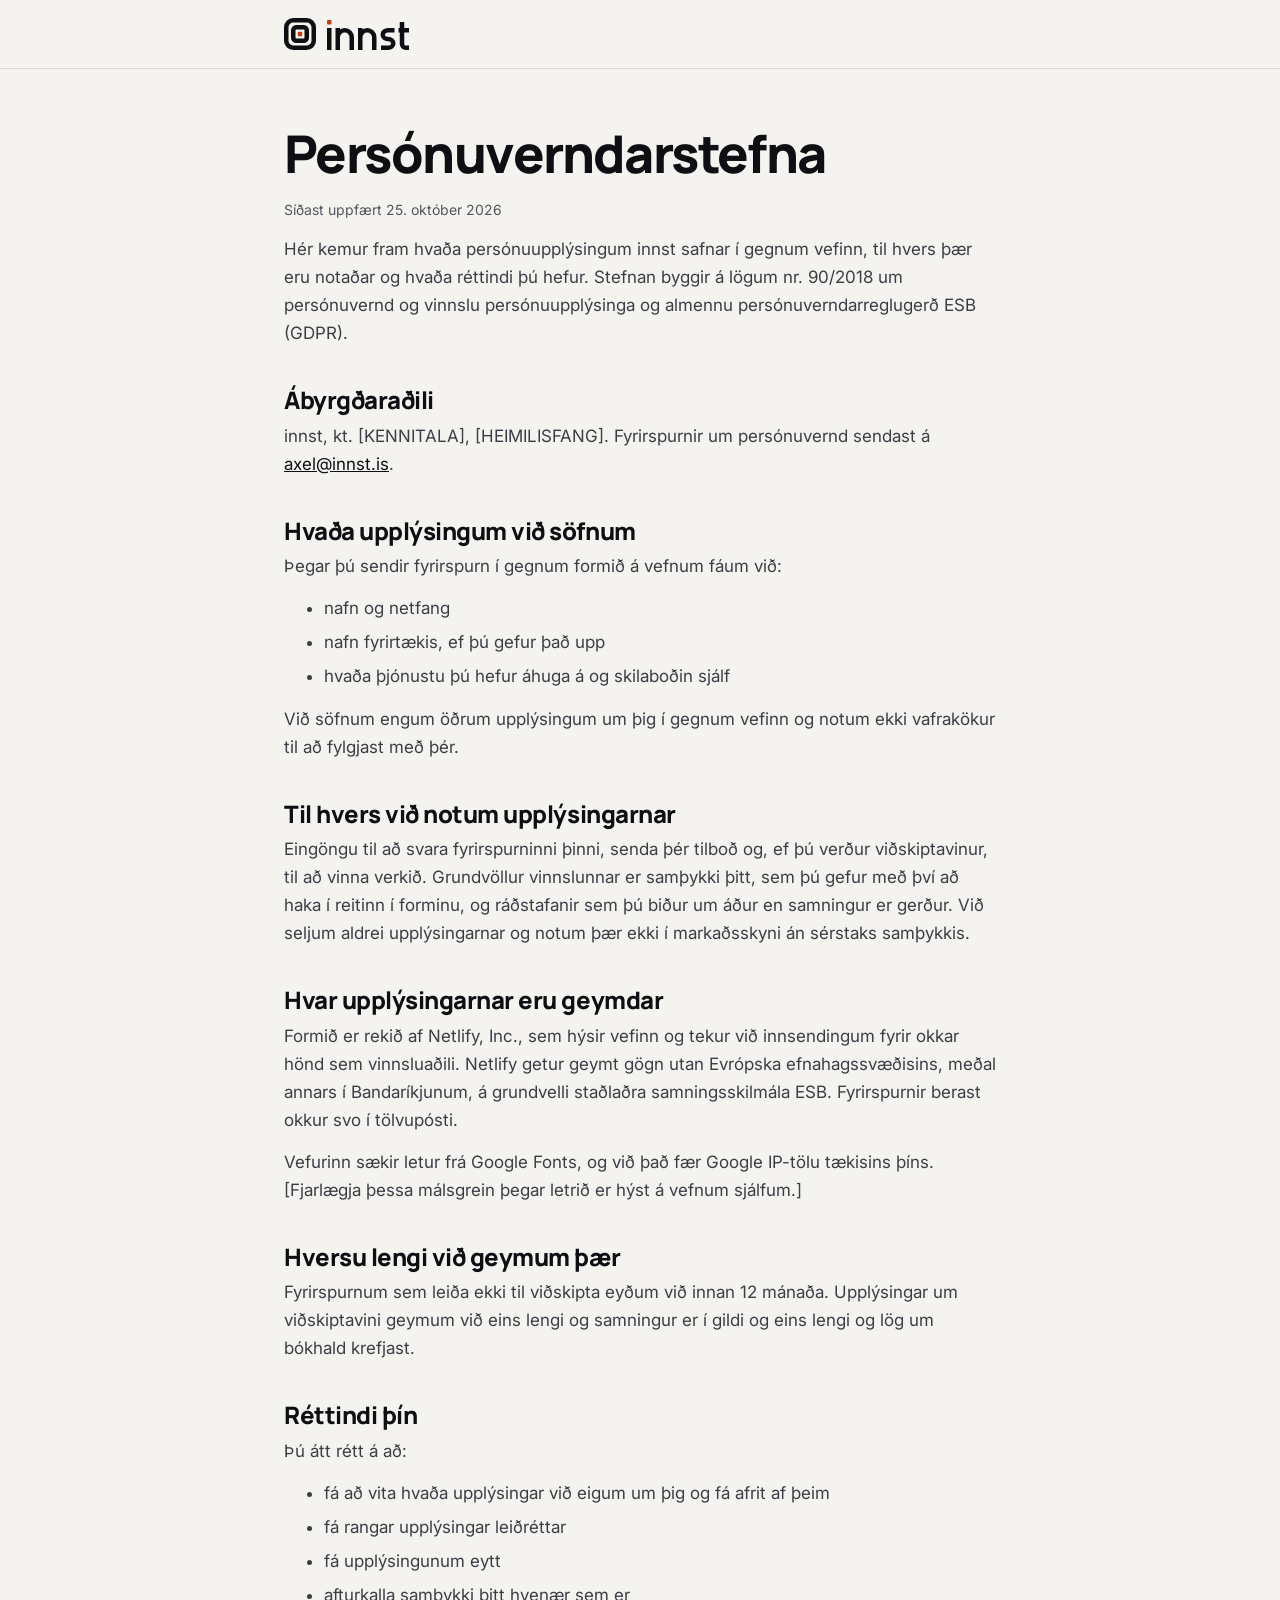
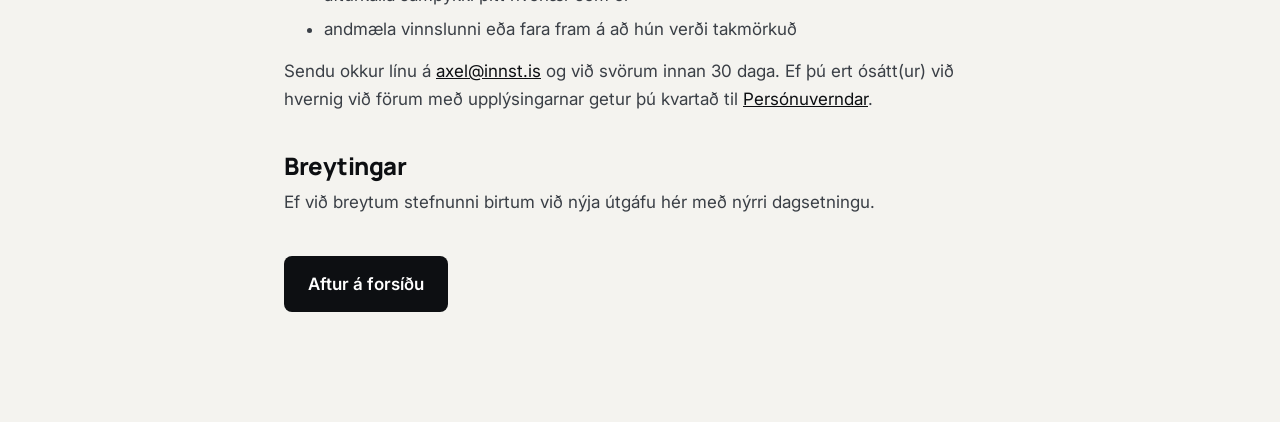
==== personuvernd.html @ e57081f4 "Virkt form, persónuvernd og leitarvélagrunnur - Hafðu-samband formið sendir nú í gegnum Netlify Form" ====
<!doctype html>
<html lang="is">
<head>
<meta charset="utf-8">
<meta name="viewport" content="width=device-width, initial-scale=1">
<title>Persónuverndarstefna — innst</title>
<meta name="description" content="Hvernig innst fer með persónuupplýsingar sem berast í gegnum vefinn.">
<link rel="canonical" href="https://innst.is/personuvernd.html">
<link rel="icon" href="favicon.svg" type="image/svg+xml">
<link rel="icon" href="favicon-32.png" sizes="32x32" type="image/png">
<link rel="apple-touch-icon" href="apple-touch-icon.png">
<link rel="preconnect" href="https://fonts.googleapis.com">
<link href="https://fonts.googleapis.com/css2?family=Manrope:wght@800&amp;family=Inter:wght@400;600&amp;display=swap" rel="stylesheet">
<link rel="stylesheet" href="assets/sidur.css">
</head>
<body>
<header class="top">
<a href="/" aria-label="innst, forsíða"><img src="assets/merki/innst-merki-lart.svg" alt="" width="125" height="32"></a>
</header>
<main class="wrap">
<h1>Persónuverndarstefna</h1>
<p class="meta">Síðast uppfært 25. október 2026</p>

<p>Hér kemur fram hvaða persónuupplýsingum innst safnar í gegnum vefinn, til hvers þær eru notaðar og hvaða réttindi þú hefur. Stefnan byggir á lögum nr. 90/2018 um persónuvernd og vinnslu persónuupplýsinga og almennu persónuverndarreglugerð ESB (GDPR).</p>

<h2>Ábyrgðaraðili</h2>
<p>innst, kt. [KENNITALA], [HEIMILISFANG]. Fyrirspurnir um persónuvernd sendast á <a href="mailto:axel@innst.is">axel@innst.is</a>.</p>

<h2>Hvaða upplýsingum við söfnum</h2>
<p>Þegar þú sendir fyrirspurn í gegnum formið á vefnum fáum við:</p>
<ul>
<li>nafn og netfang</li>
<li>nafn fyrirtækis, ef þú gefur það upp</li>
<li>hvaða þjónustu þú hefur áhuga á og skilaboðin sjálf</li>
</ul>
<p>Við söfnum engum öðrum upplýsingum um þig í gegnum vefinn og notum ekki vafrakökur til að fylgjast með þér.</p>

<h2>Til hvers við notum upplýsingarnar</h2>
<p>Eingöngu til að svara fyrirspurninni þinni, senda þér tilboð og, ef þú verður viðskiptavinur, til að vinna verkið. Grundvöllur vinnslunnar er samþykki þitt, sem þú gefur með því að haka í reitinn í forminu, og ráðstafanir sem þú biður um áður en samningur er gerður. Við seljum aldrei upplýsingarnar og notum þær ekki í markaðsskyni án sérstaks samþykkis.</p>

<h2>Hvar upplýsingarnar eru geymdar</h2>
<p>Formið er rekið af Netlify, Inc., sem hýsir vefinn og tekur við innsendingum fyrir okkar hönd sem vinnsluaðili. Netlify getur geymt gögn utan Evrópska efnahagssvæðisins, meðal annars í Bandaríkjunum, á grundvelli staðlaðra samningsskilmála ESB. Fyrirspurnir berast okkur svo í tölvupósti.</p>
<p>Vefurinn sækir letur frá Google Fonts, og við það fær Google IP-tölu tækisins þíns. [Fjarlægja þessa málsgrein þegar letrið er hýst á vefnum sjálfum.]</p>

<h2>Hversu lengi við geymum þær</h2>
<p>Fyrirspurnum sem leiða ekki til viðskipta eyðum við innan 12 mánaða. Upplýsingar um viðskiptavini geymum við eins lengi og samningur er í gildi og eins lengi og lög um bókhald krefjast.</p>

<h2>Réttindi þín</h2>
<p>Þú átt rétt á að:</p>
<ul>
<li>fá að vita hvaða upplýsingar við eigum um þig og fá afrit af þeim</li>
<li>fá rangar upplýsingar leiðréttar</li>
<li>fá upplýsingunum eytt</li>
<li>afturkalla samþykki þitt hvenær sem er</li>
<li>andmæla vinnslunni eða fara fram á að hún verði takmörkuð</li>
</ul>
<p>Sendu okkur línu á <a href="mailto:axel@innst.is">axel@innst.is</a> og við svörum innan 30 daga. Ef þú ert ósátt(ur) við hvernig við förum með upplýsingarnar getur þú kvartað til <a href="https://www.personuvernd.is">Persónuverndar</a>.</p>

<h2>Breytingar</h2>
<p>Ef við breytum stefnunni birtum við nýja útgáfu hér með nýrri dagsetningu.</p>

<p style="margin-top: 40px"><a class="button" href="/">Aftur á forsíðu</a></p>
</main>
</body>
</html>
---- assets/sidur.css ----
/* Shared styles for the simple subpages (persónuvernd, takk). */
:root {
  --ink: #0D0F12;
  --ink-soft: #3A3F46;
  --paper: #F4F3EF;
  --rule: #DCDAD3;
  --core: #C2410C;
}
* { box-sizing: border-box; }
body {
  margin: 0;
  background: var(--paper);
  color: var(--ink);
  font-family: Inter, system-ui, sans-serif;
  font-size: 17px;
  line-height: 1.65;
}
a { color: var(--ink); }
a:hover { color: var(--ink-soft); }
.top {
  border-bottom: 1px solid var(--rule);
}
.top a {
  display: flex;
  max-width: 760px;
  margin: 0 auto;
  padding: 18px 24px;
}
.wrap {
  max-width: 760px;
  margin: 0 auto;
  padding: 56px 24px 96px;
}
h1, h2 {
  font-family: Manrope, Inter, sans-serif;
  font-weight: 800;
  letter-spacing: -0.03em;
  line-height: 1.1;
}
h1 { font-size: clamp(34px, 5vw, 52px); margin: 0 0 16px; }
h2 { font-size: 24px; margin: 40px 0 8px; letter-spacing: -0.02em; }
p, ul { margin: 0 0 14px; color: var(--ink-soft); }
li { margin-bottom: 6px; }
.meta { font-size: 14px; color: #52575E; }
.button {
  display: inline-flex;
  align-items: center;
  min-height: 52px;
  padding: 14px 24px;
  border-radius: 8px;
  background: var(--ink);
  color: #FFFFFF;
  font-weight: 600;
  text-decoration: none;
}
.button:hover { color: #FFFFFF; background: #22262B; }
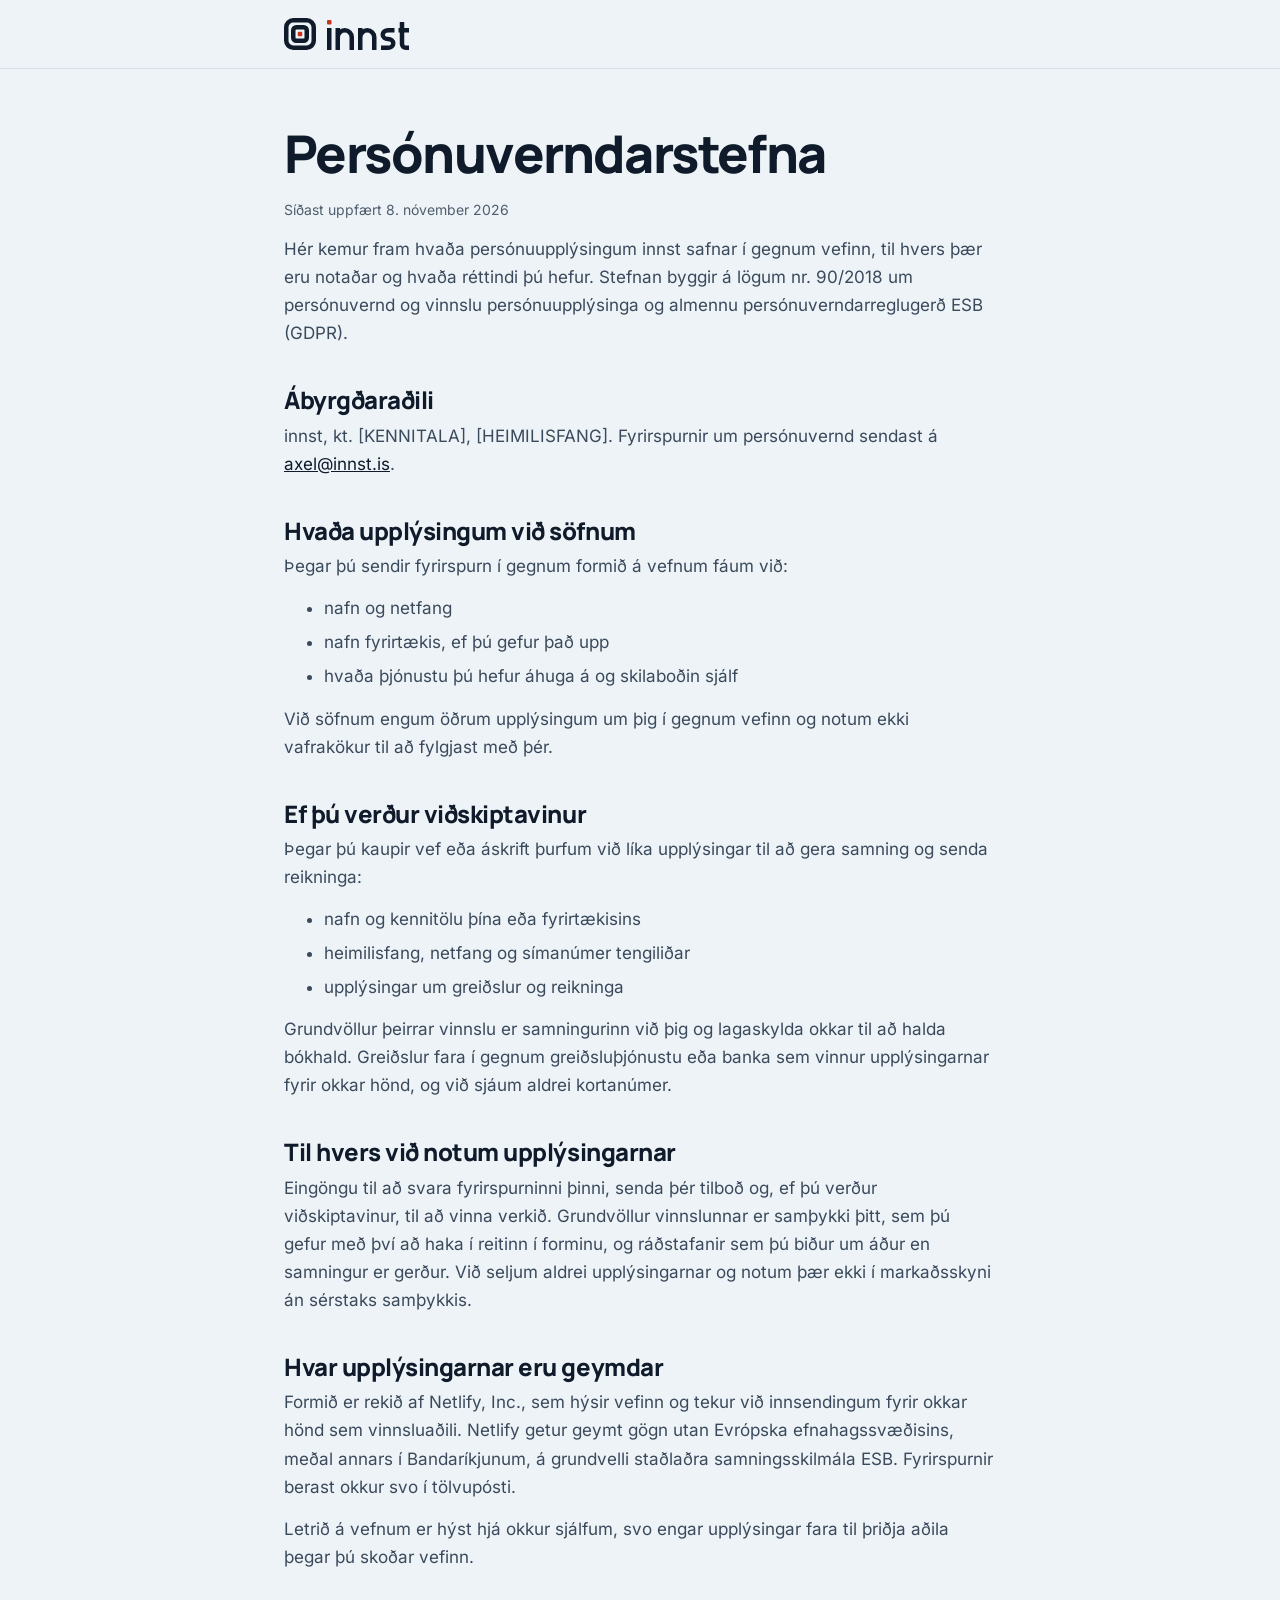
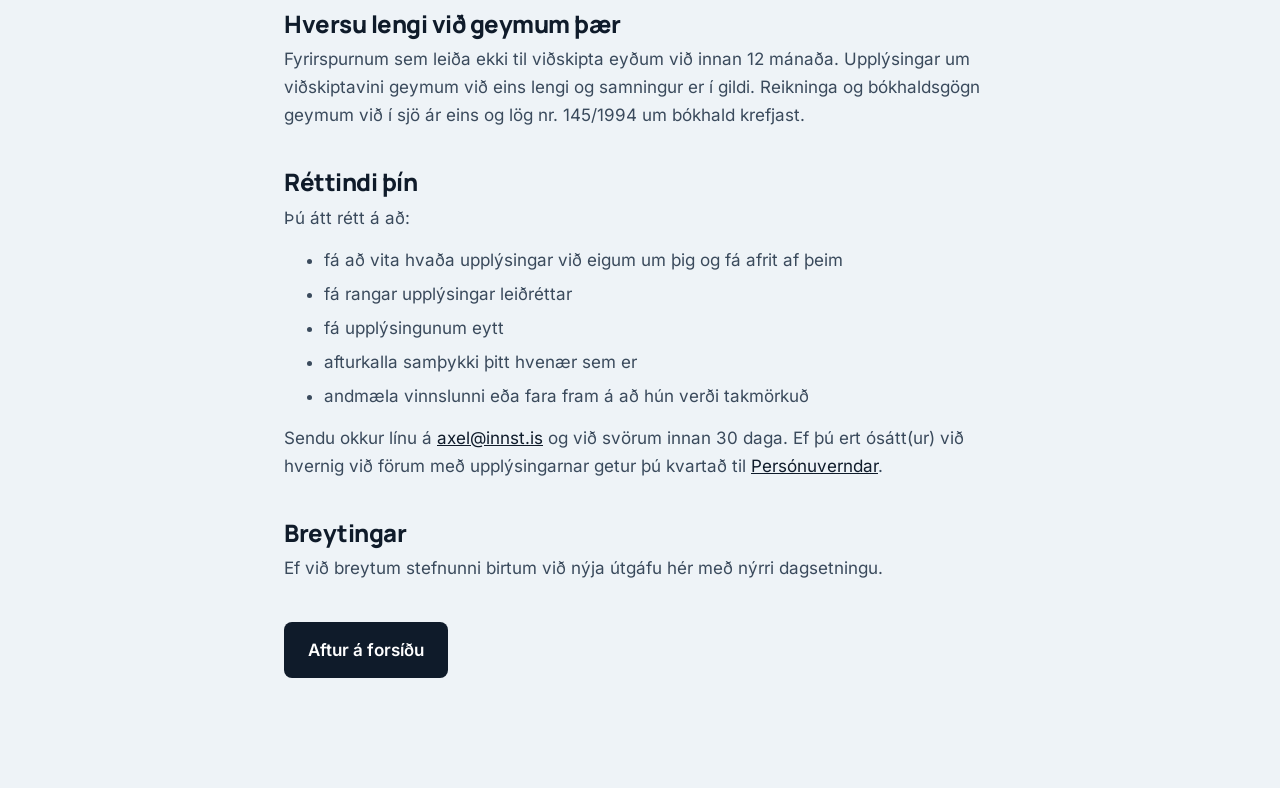
==== commit ea074d42: "Letur hýst á vefnum, skilmálar og lagfæringar fyrir opnun - Manrope og Inter hýst í assets/letur (að" ====
--- a/personuvernd.html
+++ b/personuvernd.html
@@ -9,8 +9,7 @@
 <link rel="icon" href="favicon.svg" type="image/svg+xml">
 <link rel="icon" href="favicon-32.png" sizes="32x32" type="image/png">
 <link rel="apple-touch-icon" href="apple-touch-icon.png">
-<link rel="preconnect" href="https://fonts.googleapis.com">
-<link href="https://fonts.googleapis.com/css2?family=Manrope:wght@800&amp;family=Inter:wght@400;600&amp;display=swap" rel="stylesheet">
+<link rel="stylesheet" href="assets/letur/letur.css">
 <link rel="stylesheet" href="assets/sidur.css">
 </head>
 <body>
@@ -19,7 +18,7 @@
 </header>
 <main class="wrap">
 <h1>Persónuverndarstefna</h1>
-<p class="meta">Síðast uppfært 25. október 2026</p>
+<p class="meta">Síðast uppfært 8. nóvember 2026</p>
 
 <p>Hér kemur fram hvaða persónuupplýsingum innst safnar í gegnum vefinn, til hvers þær eru notaðar og hvaða réttindi þú hefur. Stefnan byggir á lögum nr. 90/2018 um persónuvernd og vinnslu persónuupplýsinga og almennu persónuverndarreglugerð ESB (GDPR).</p>
 
@@ -35,15 +34,24 @@
 </ul>
 <p>Við söfnum engum öðrum upplýsingum um þig í gegnum vefinn og notum ekki vafrakökur til að fylgjast með þér.</p>
 
+<h2>Ef þú verður viðskiptavinur</h2>
+<p>Þegar þú kaupir vef eða áskrift þurfum við líka upplýsingar til að gera samning og senda reikninga:</p>
+<ul>
+<li>nafn og kennitölu þína eða fyrirtækisins</li>
+<li>heimilisfang, netfang og símanúmer tengiliðar</li>
+<li>upplýsingar um greiðslur og reikninga</li>
+</ul>
+<p>Grundvöllur þeirrar vinnslu er samningurinn við þig og lagaskylda okkar til að halda bókhald. Greiðslur fara í gegnum greiðsluþjónustu eða banka sem vinnur upplýsingarnar fyrir okkar hönd, og við sjáum aldrei kortanúmer.</p>
+
 <h2>Til hvers við notum upplýsingarnar</h2>
 <p>Eingöngu til að svara fyrirspurninni þinni, senda þér tilboð og, ef þú verður viðskiptavinur, til að vinna verkið. Grundvöllur vinnslunnar er samþykki þitt, sem þú gefur með því að haka í reitinn í forminu, og ráðstafanir sem þú biður um áður en samningur er gerður. Við seljum aldrei upplýsingarnar og notum þær ekki í markaðsskyni án sérstaks samþykkis.</p>
 
 <h2>Hvar upplýsingarnar eru geymdar</h2>
 <p>Formið er rekið af Netlify, Inc., sem hýsir vefinn og tekur við innsendingum fyrir okkar hönd sem vinnsluaðili. Netlify getur geymt gögn utan Evrópska efnahagssvæðisins, meðal annars í Bandaríkjunum, á grundvelli staðlaðra samningsskilmála ESB. Fyrirspurnir berast okkur svo í tölvupósti.</p>
-<p>Vefurinn sækir letur frá Google Fonts, og við það fær Google IP-tölu tækisins þíns. [Fjarlægja þessa málsgrein þegar letrið er hýst á vefnum sjálfum.]</p>
+<p>Letrið á vefnum er hýst hjá okkur sjálfum, svo engar upplýsingar fara til þriðja aðila þegar þú skoðar vefinn.</p>
 
 <h2>Hversu lengi við geymum þær</h2>
-<p>Fyrirspurnum sem leiða ekki til viðskipta eyðum við innan 12 mánaða. Upplýsingar um viðskiptavini geymum við eins lengi og samningur er í gildi og eins lengi og lög um bókhald krefjast.</p>
+<p>Fyrirspurnum sem leiða ekki til viðskipta eyðum við innan 12 mánaða. Upplýsingar um viðskiptavini geymum við eins lengi og samningur er í gildi. Reikninga og bókhaldsgögn geymum við í sjö ár eins og lög nr. 145/1994 um bókhald krefjast.</p>
 
 <h2>Réttindi þín</h2>
 <p>Þú átt rétt á að:</p>
--- a/assets/letur/letur.css
+++ b/assets/letur/letur.css
@@ -0,0 +1,4 @@
+/* Letur hýst á vefnum sjálfum (SIL Open Font License, sjá OFL-*.txt).
+   Aðeins latneskir stafir og íslenskir sérstafir. */
+@font-face{font-family:"Manrope";src:url("manrope.woff") format("woff");font-weight:500 800;font-style:normal;font-display:swap}
+@font-face{font-family:"Inter";src:url("inter.woff") format("woff");font-weight:400 600;font-style:normal;font-display:swap}
--- a/assets/sidur.css
+++ b/assets/sidur.css
@@ -1,10 +1,10 @@
 /* Shared styles for the simple subpages (persónuvernd, takk). */
 :root {
-  --ink: #0D0F12;
-  --ink-soft: #3A3F46;
-  --paper: #F4F3EF;
-  --rule: #DCDAD3;
-  --core: #C2410C;
+  --ink: #0F1B2A;
+  --ink-soft: #3A4A5C;
+  --paper: #EEF3F7;
+  --rule: #D3DEE8;
+  --core: #C8361B;
 }
 * { box-sizing: border-box; }
 body {
@@ -41,7 +41,7 @@
 h2 { font-size: 24px; margin: 40px 0 8px; letter-spacing: -0.02em; }
 p, ul { margin: 0 0 14px; color: var(--ink-soft); }
 li { margin-bottom: 6px; }
-.meta { font-size: 14px; color: #52575E; }
+.meta { font-size: 14px; color: #4F5E6E; }
 .button {
   display: inline-flex;
   align-items: center;
@@ -53,4 +53,4 @@
   font-weight: 600;
   text-decoration: none;
 }
-.button:hover { color: #FFFFFF; background: #22262B; }
+.button:hover { color: #FFFFFF; background: #13233A; }
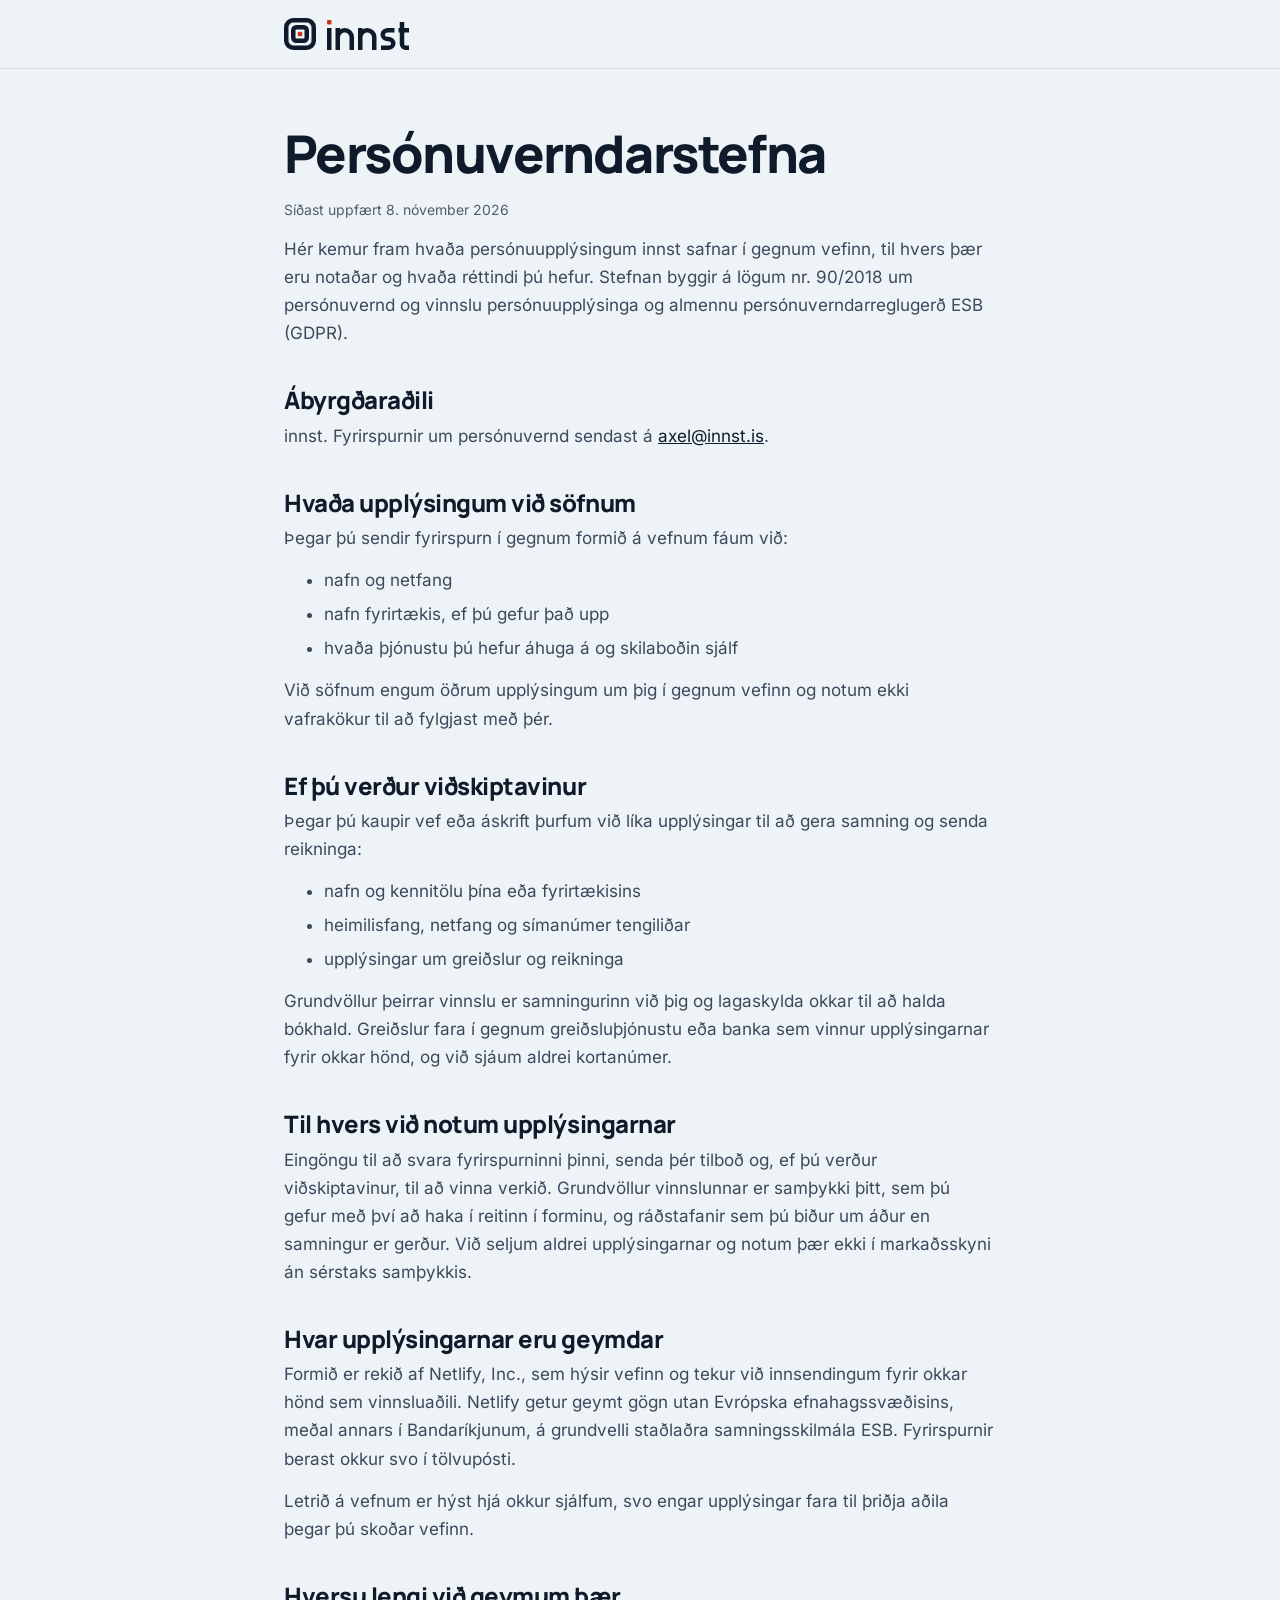
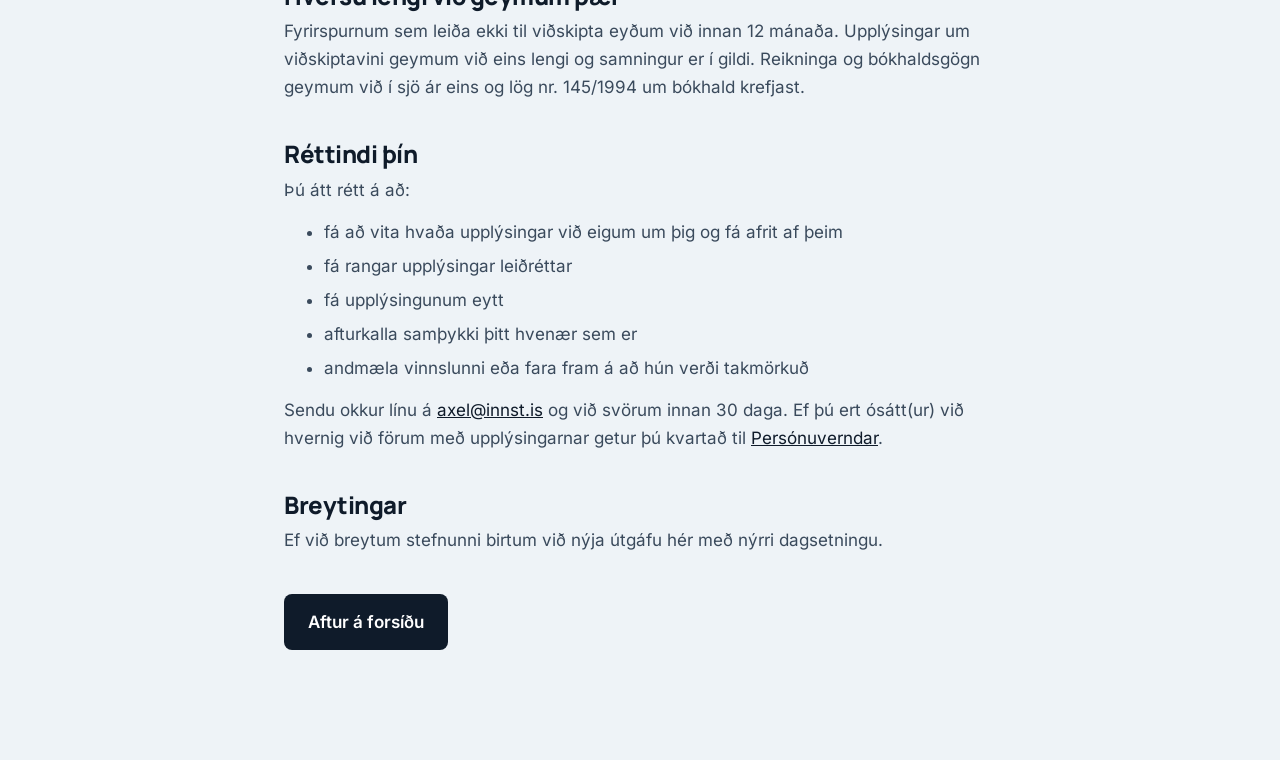
==== commit 49eda756: "Fela kennitölu og heimilisfang þar til fyrirtækið er skráð Co-Authored-By: Claude Opus 5.5 <noreply@" ====
--- a/personuvernd.html
+++ b/personuvernd.html
@@ -23,7 +23,7 @@
 <p>Hér kemur fram hvaða persónuupplýsingum innst safnar í gegnum vefinn, til hvers þær eru notaðar og hvaða réttindi þú hefur. Stefnan byggir á lögum nr. 90/2018 um persónuvernd og vinnslu persónuupplýsinga og almennu persónuverndarreglugerð ESB (GDPR).</p>
 
 <h2>Ábyrgðaraðili</h2>
-<p>innst, kt. [KENNITALA], [HEIMILISFANG]. Fyrirspurnir um persónuvernd sendast á <a href="mailto:axel@innst.is">axel@innst.is</a>.</p>
+<p>innst<span hidden>, kt. [KENNITALA], [HEIMILISFANG]</span>. Fyrirspurnir um persónuvernd sendast á <a href="mailto:axel@innst.is">axel@innst.is</a>.</p>
 
 <h2>Hvaða upplýsingum við söfnum</h2>
 <p>Þegar þú sendir fyrirspurn í gegnum formið á vefnum fáum við:</p>
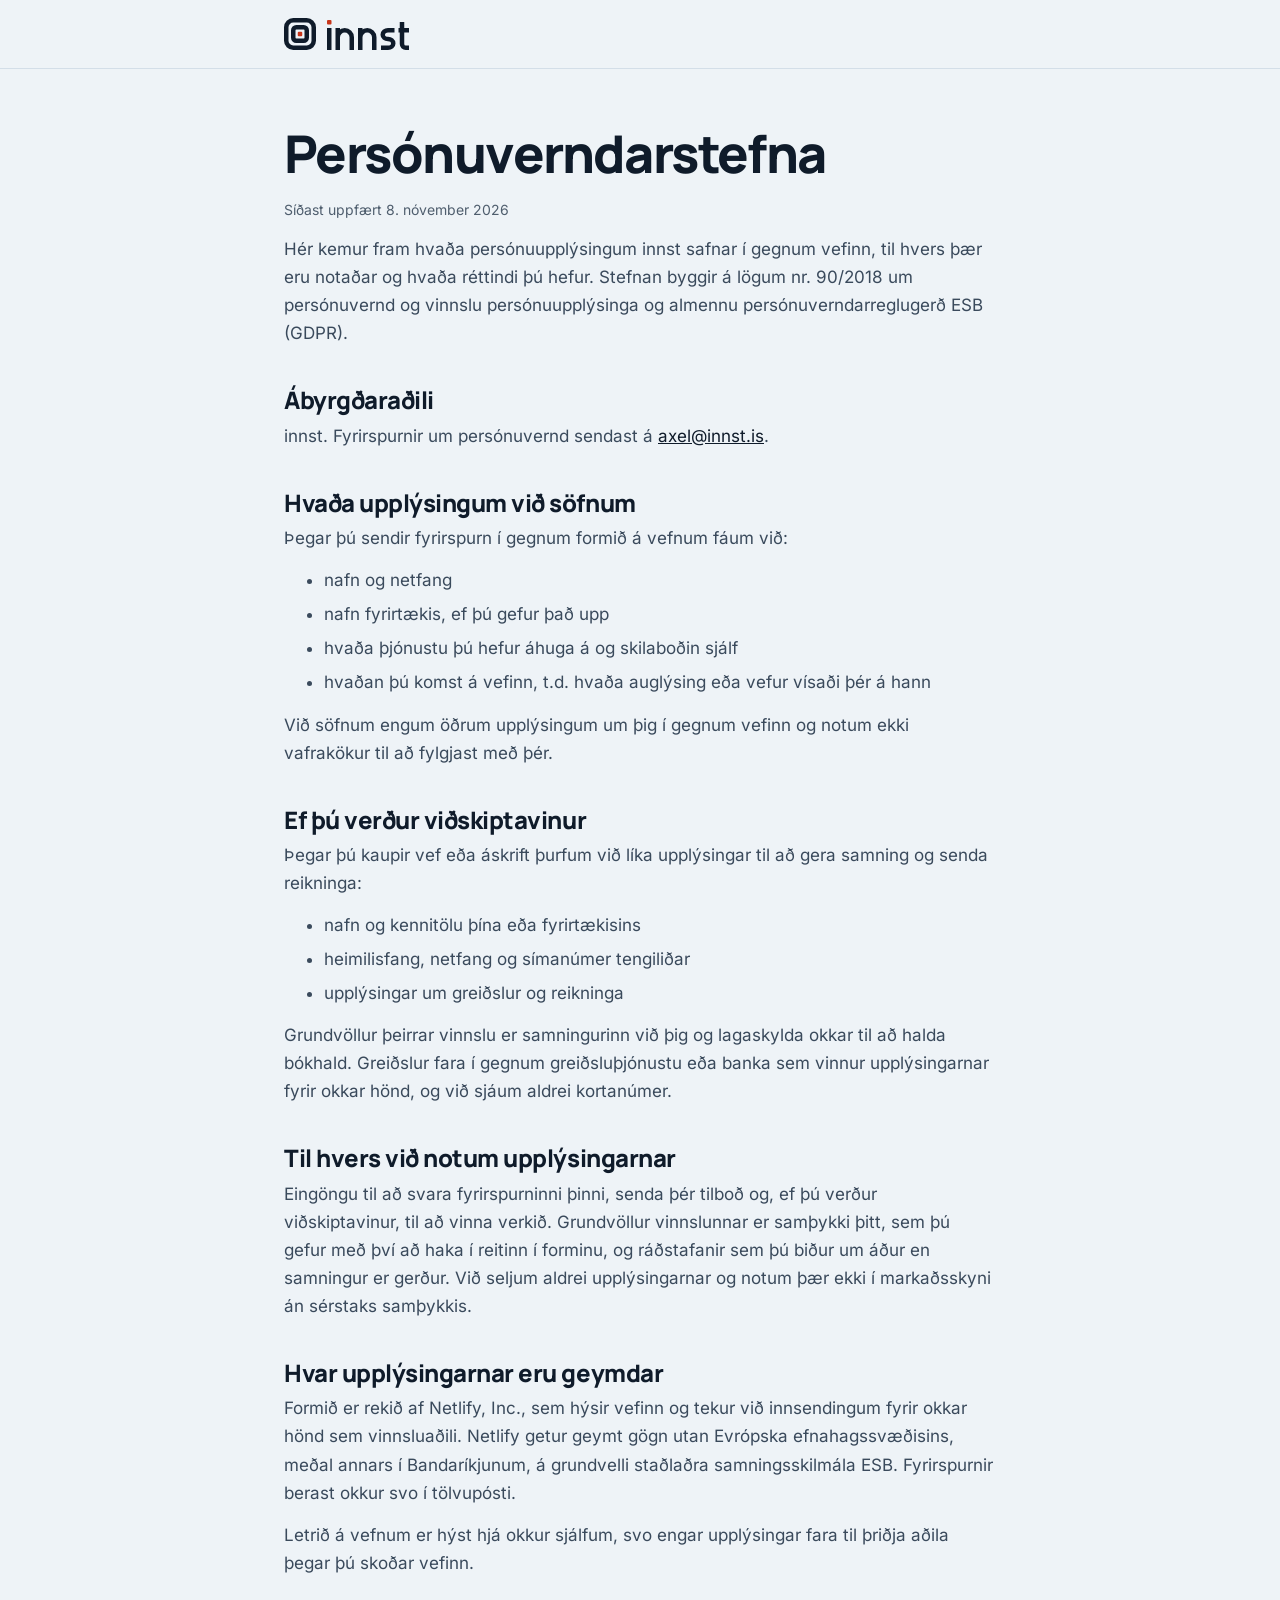
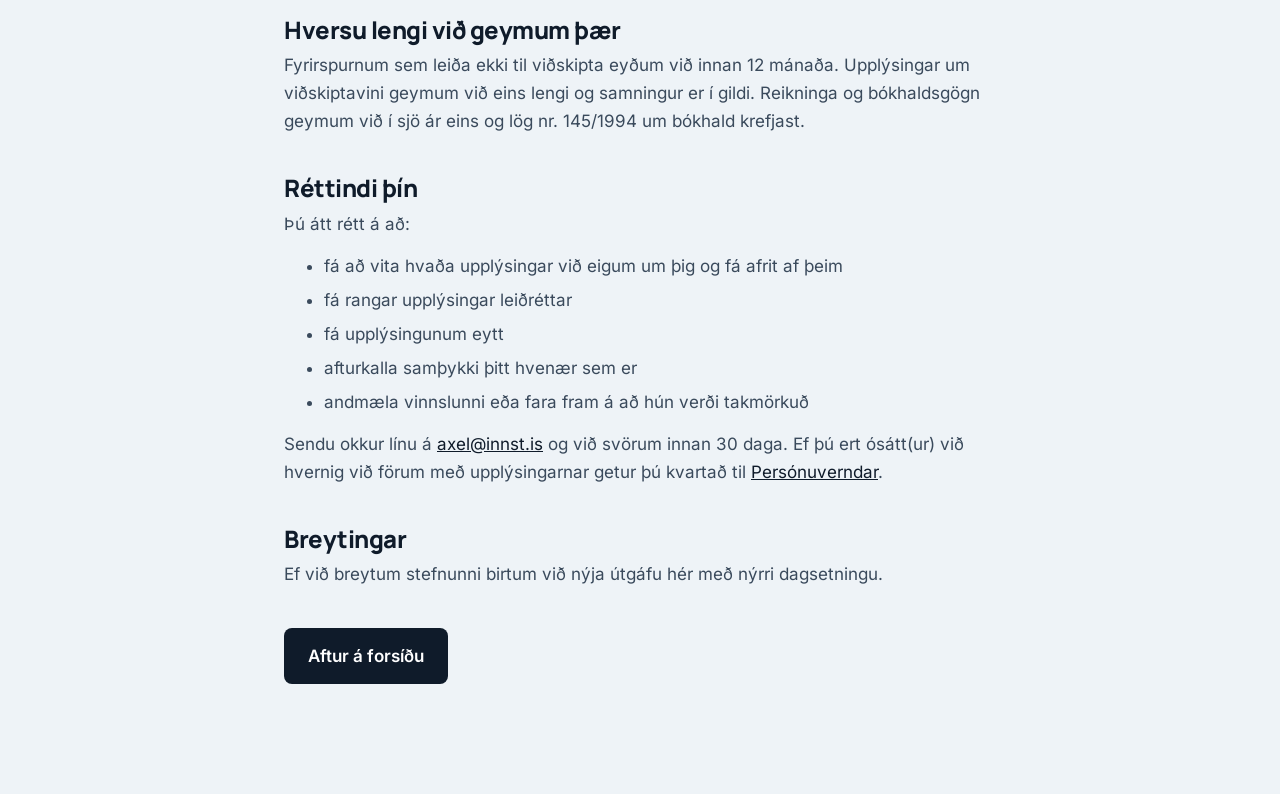
==== commit 686a946b: "Uppruni fyrirspurna: falinn reitur sem skráir hvaða auglýsing vísaði á vefinn Les UTM-merki úr slóði" ====
--- a/personuvernd.html
+++ b/personuvernd.html
@@ -31,6 +31,7 @@
 <li>nafn og netfang</li>
 <li>nafn fyrirtækis, ef þú gefur það upp</li>
 <li>hvaða þjónustu þú hefur áhuga á og skilaboðin sjálf</li>
+<li>hvaðan þú komst á vefinn, t.d. hvaða auglýsing eða vefur vísaði þér á hann</li>
 </ul>
 <p>Við söfnum engum öðrum upplýsingum um þig í gegnum vefinn og notum ekki vafrakökur til að fylgjast með þér.</p>
 
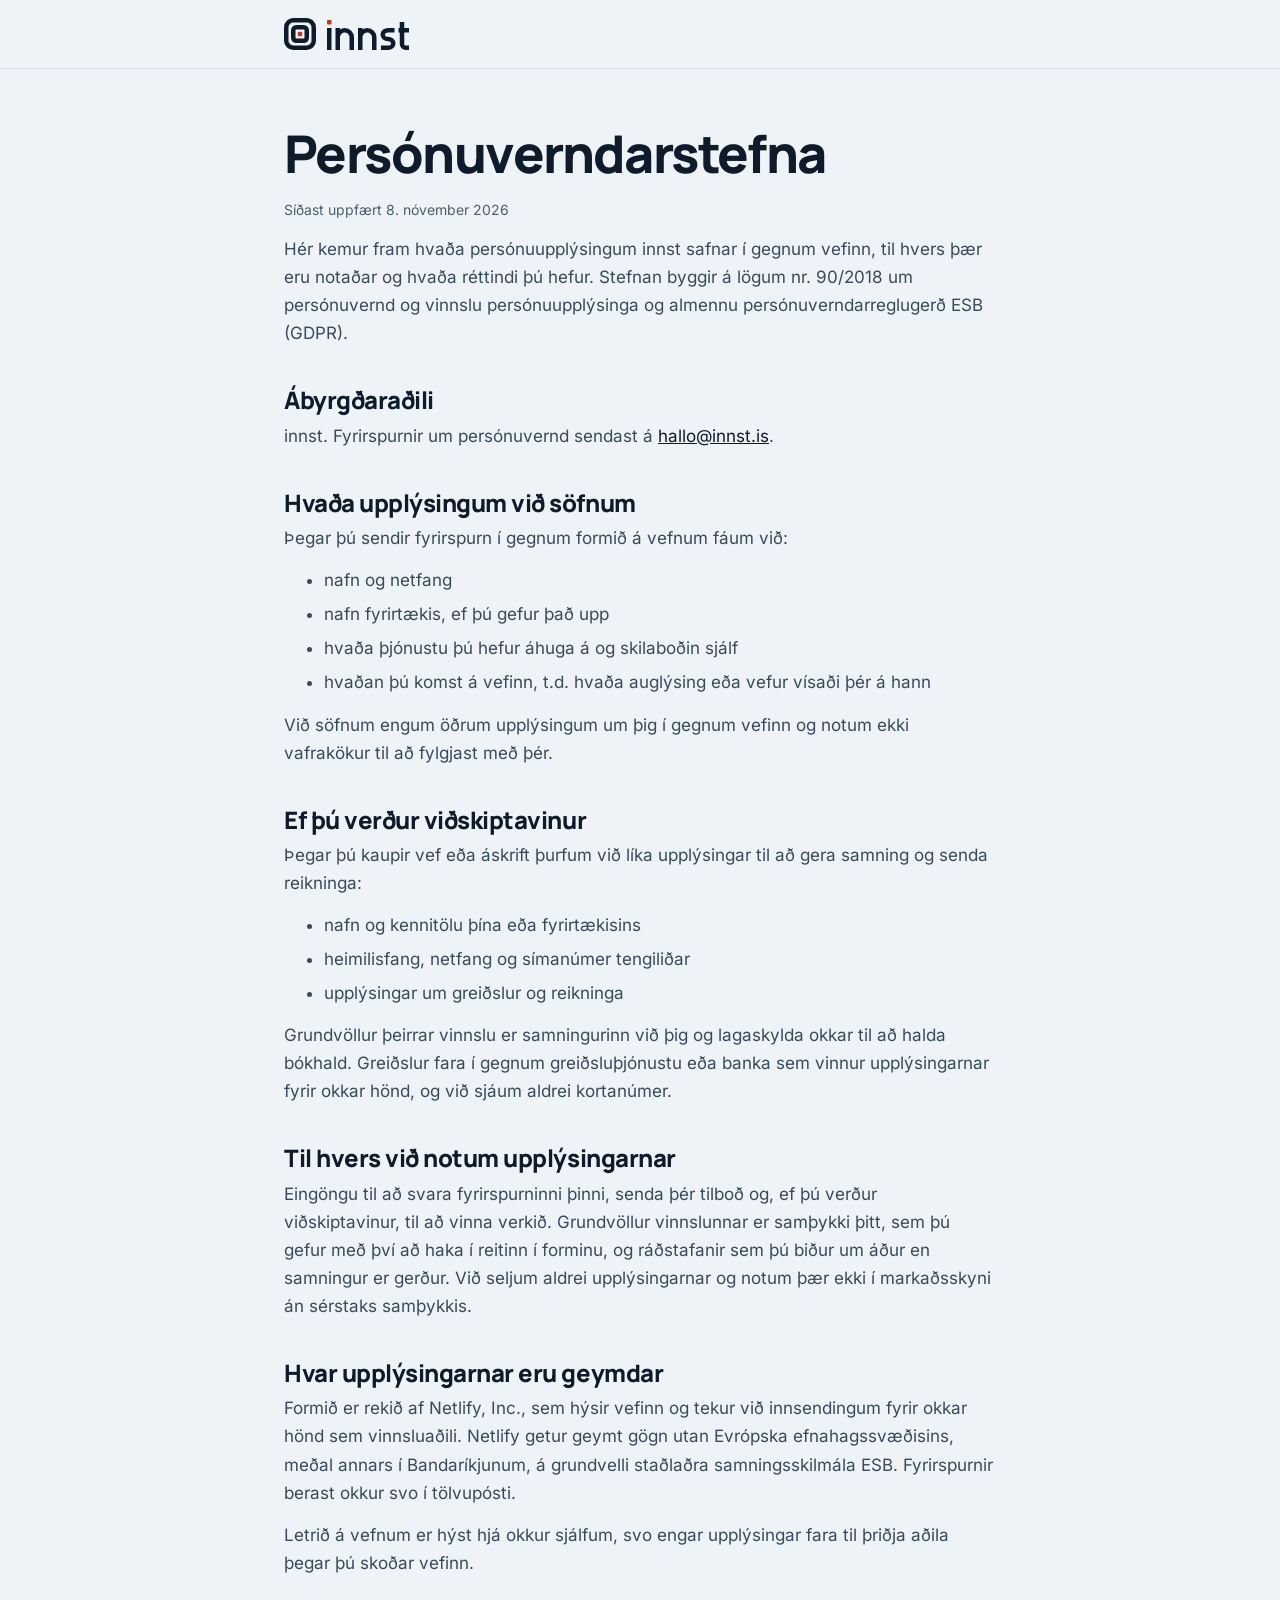
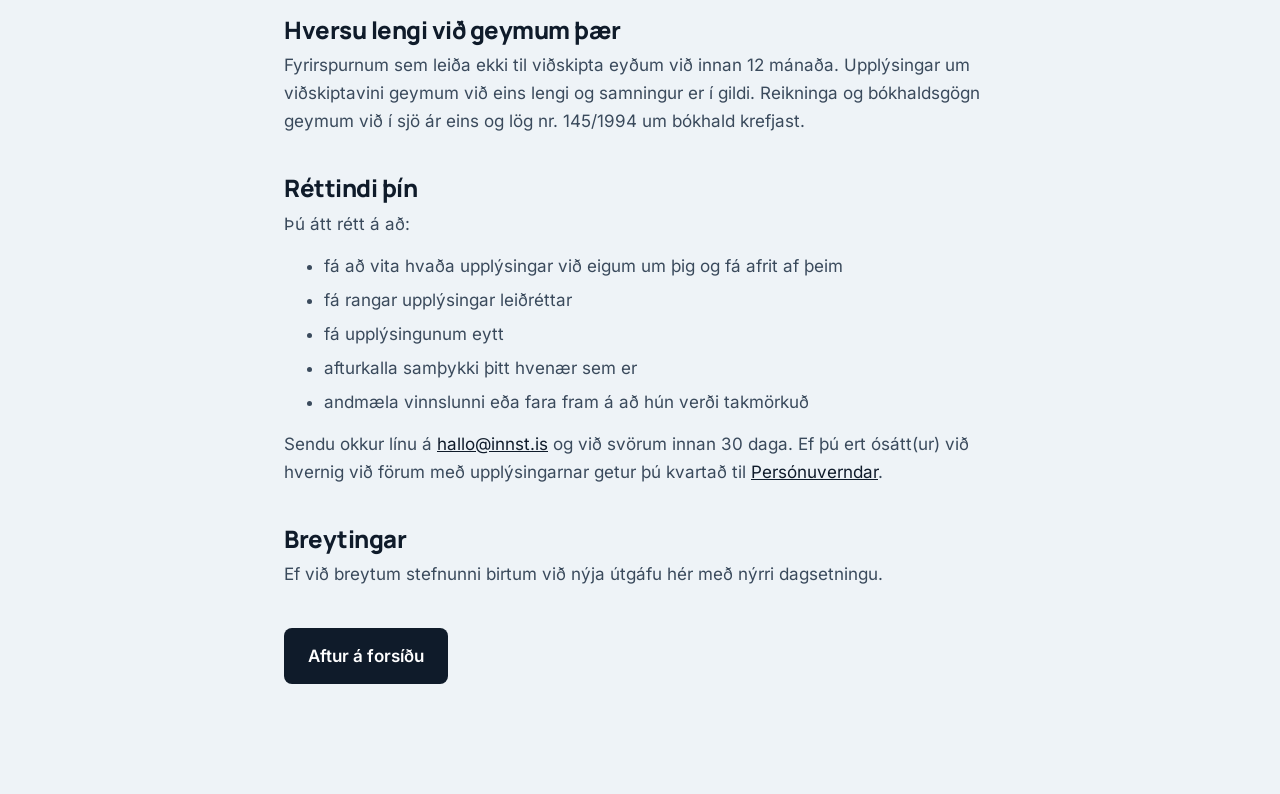
==== commit aae057d0: "Tilbúið fyrir birtingu: hallo@innst.is, ekkert símanúmer, staðgreiðsla sjálfgefin - hallo@innst.is á" ====
--- a/personuvernd.html
+++ b/personuvernd.html
@@ -23,7 +23,7 @@
 <p>Hér kemur fram hvaða persónuupplýsingum innst safnar í gegnum vefinn, til hvers þær eru notaðar og hvaða réttindi þú hefur. Stefnan byggir á lögum nr. 90/2018 um persónuvernd og vinnslu persónuupplýsinga og almennu persónuverndarreglugerð ESB (GDPR).</p>
 
 <h2>Ábyrgðaraðili</h2>
-<p>innst<span hidden>, kt. [KENNITALA], [HEIMILISFANG]</span>. Fyrirspurnir um persónuvernd sendast á <a href="mailto:axel@innst.is">axel@innst.is</a>.</p>
+<p>innst<span hidden>, kt. [KENNITALA], [HEIMILISFANG]</span>. Fyrirspurnir um persónuvernd sendast á <a href="mailto:hallo@innst.is">hallo@innst.is</a>.</p>
 
 <h2>Hvaða upplýsingum við söfnum</h2>
 <p>Þegar þú sendir fyrirspurn í gegnum formið á vefnum fáum við:</p>
@@ -63,7 +63,7 @@
 <li>afturkalla samþykki þitt hvenær sem er</li>
 <li>andmæla vinnslunni eða fara fram á að hún verði takmörkuð</li>
 </ul>
-<p>Sendu okkur línu á <a href="mailto:axel@innst.is">axel@innst.is</a> og við svörum innan 30 daga. Ef þú ert ósátt(ur) við hvernig við förum með upplýsingarnar getur þú kvartað til <a href="https://www.personuvernd.is">Persónuverndar</a>.</p>
+<p>Sendu okkur línu á <a href="mailto:hallo@innst.is">hallo@innst.is</a> og við svörum innan 30 daga. Ef þú ert ósátt(ur) við hvernig við förum með upplýsingarnar getur þú kvartað til <a href="https://www.personuvernd.is">Persónuverndar</a>.</p>
 
 <h2>Breytingar</h2>
 <p>Ef við breytum stefnunni birtum við nýja útgáfu hér með nýrri dagsetningu.</p>
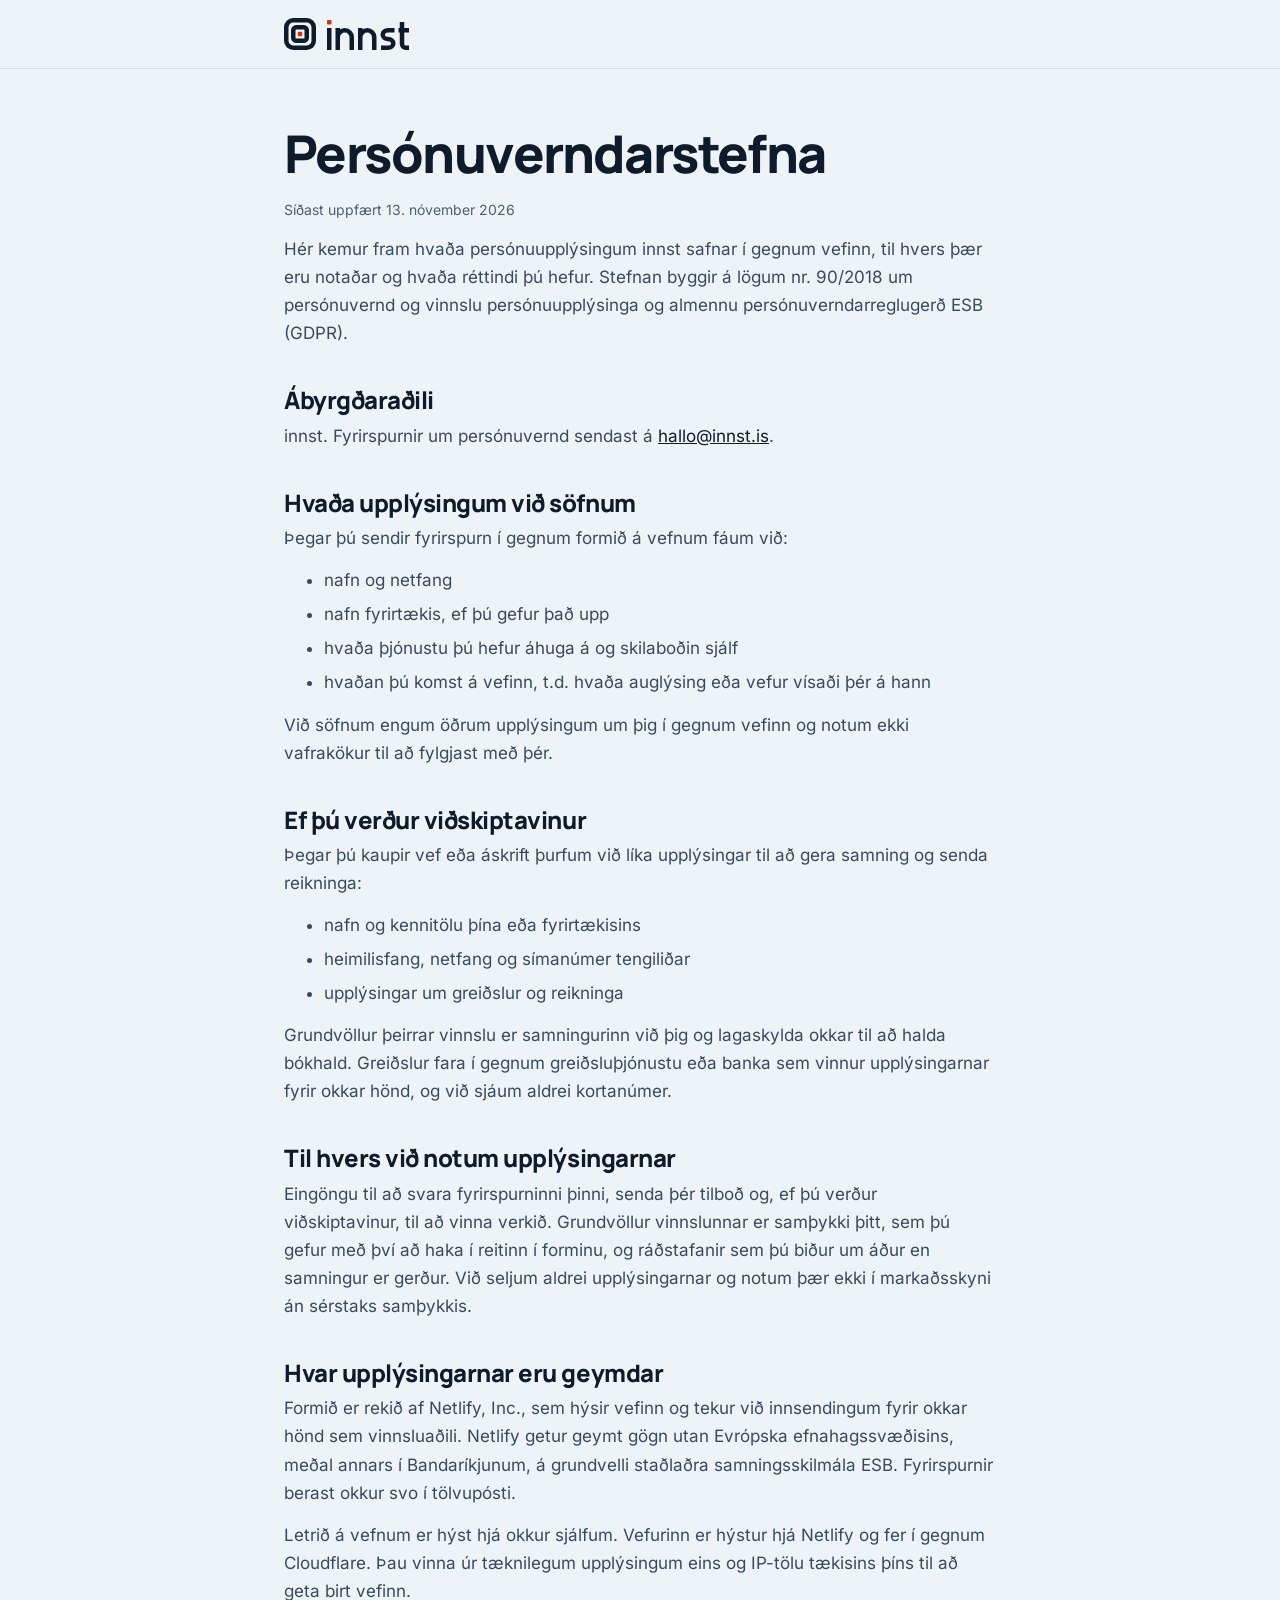
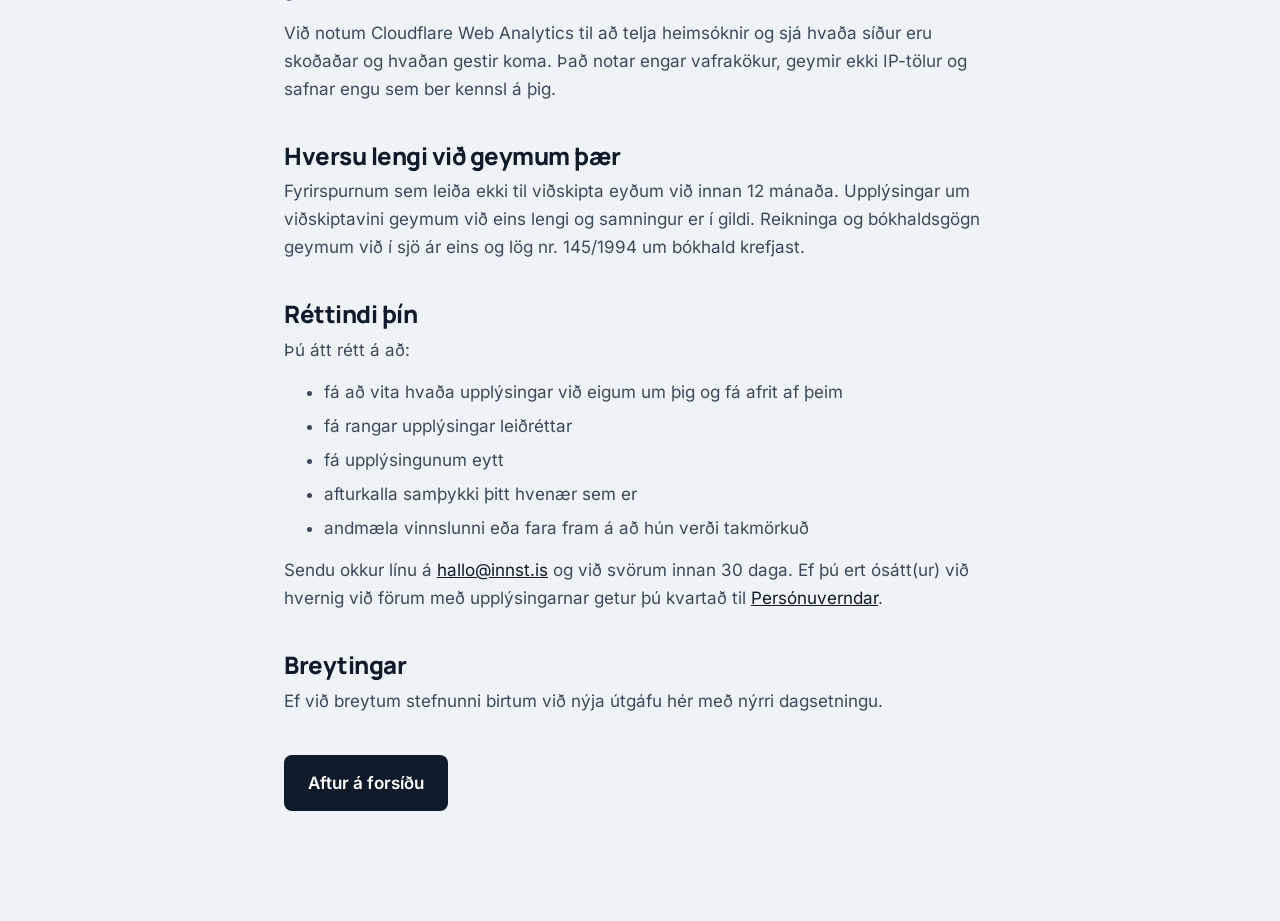
==== commit ac3a2ed8: "Persónuvernd: Cloudflare Web Analytics og hýsing hjá Netlify og Cloudflare Co-Authored-By: Claude Op" ====
--- a/personuvernd.html
+++ b/personuvernd.html
@@ -18,7 +18,7 @@
 </header>
 <main class="wrap">
 <h1>Persónuverndarstefna</h1>
-<p class="meta">Síðast uppfært 8. nóvember 2026</p>
+<p class="meta">Síðast uppfært 13. nóvember 2026</p>
 
 <p>Hér kemur fram hvaða persónuupplýsingum innst safnar í gegnum vefinn, til hvers þær eru notaðar og hvaða réttindi þú hefur. Stefnan byggir á lögum nr. 90/2018 um persónuvernd og vinnslu persónuupplýsinga og almennu persónuverndarreglugerð ESB (GDPR).</p>
 
@@ -49,7 +49,8 @@
 
 <h2>Hvar upplýsingarnar eru geymdar</h2>
 <p>Formið er rekið af Netlify, Inc., sem hýsir vefinn og tekur við innsendingum fyrir okkar hönd sem vinnsluaðili. Netlify getur geymt gögn utan Evrópska efnahagssvæðisins, meðal annars í Bandaríkjunum, á grundvelli staðlaðra samningsskilmála ESB. Fyrirspurnir berast okkur svo í tölvupósti.</p>
-<p>Letrið á vefnum er hýst hjá okkur sjálfum, svo engar upplýsingar fara til þriðja aðila þegar þú skoðar vefinn.</p>
+<p>Letrið á vefnum er hýst hjá okkur sjálfum. Vefurinn er hýstur hjá Netlify og fer í gegnum Cloudflare. Þau vinna úr tæknilegum upplýsingum eins og IP-tölu tækisins þíns til að geta birt vefinn.</p>
+<p>Við notum Cloudflare Web Analytics til að telja heimsóknir og sjá hvaða síður eru skoðaðar og hvaðan gestir koma. Það notar engar vafrakökur, geymir ekki IP-tölur og safnar engu sem ber kennsl á þig.</p>
 
 <h2>Hversu lengi við geymum þær</h2>
 <p>Fyrirspurnum sem leiða ekki til viðskipta eyðum við innan 12 mánaða. Upplýsingar um viðskiptavini geymum við eins lengi og samningur er í gildi. Reikninga og bókhaldsgögn geymum við í sjö ár eins og lög nr. 145/1994 um bókhald krefjast.</p>
